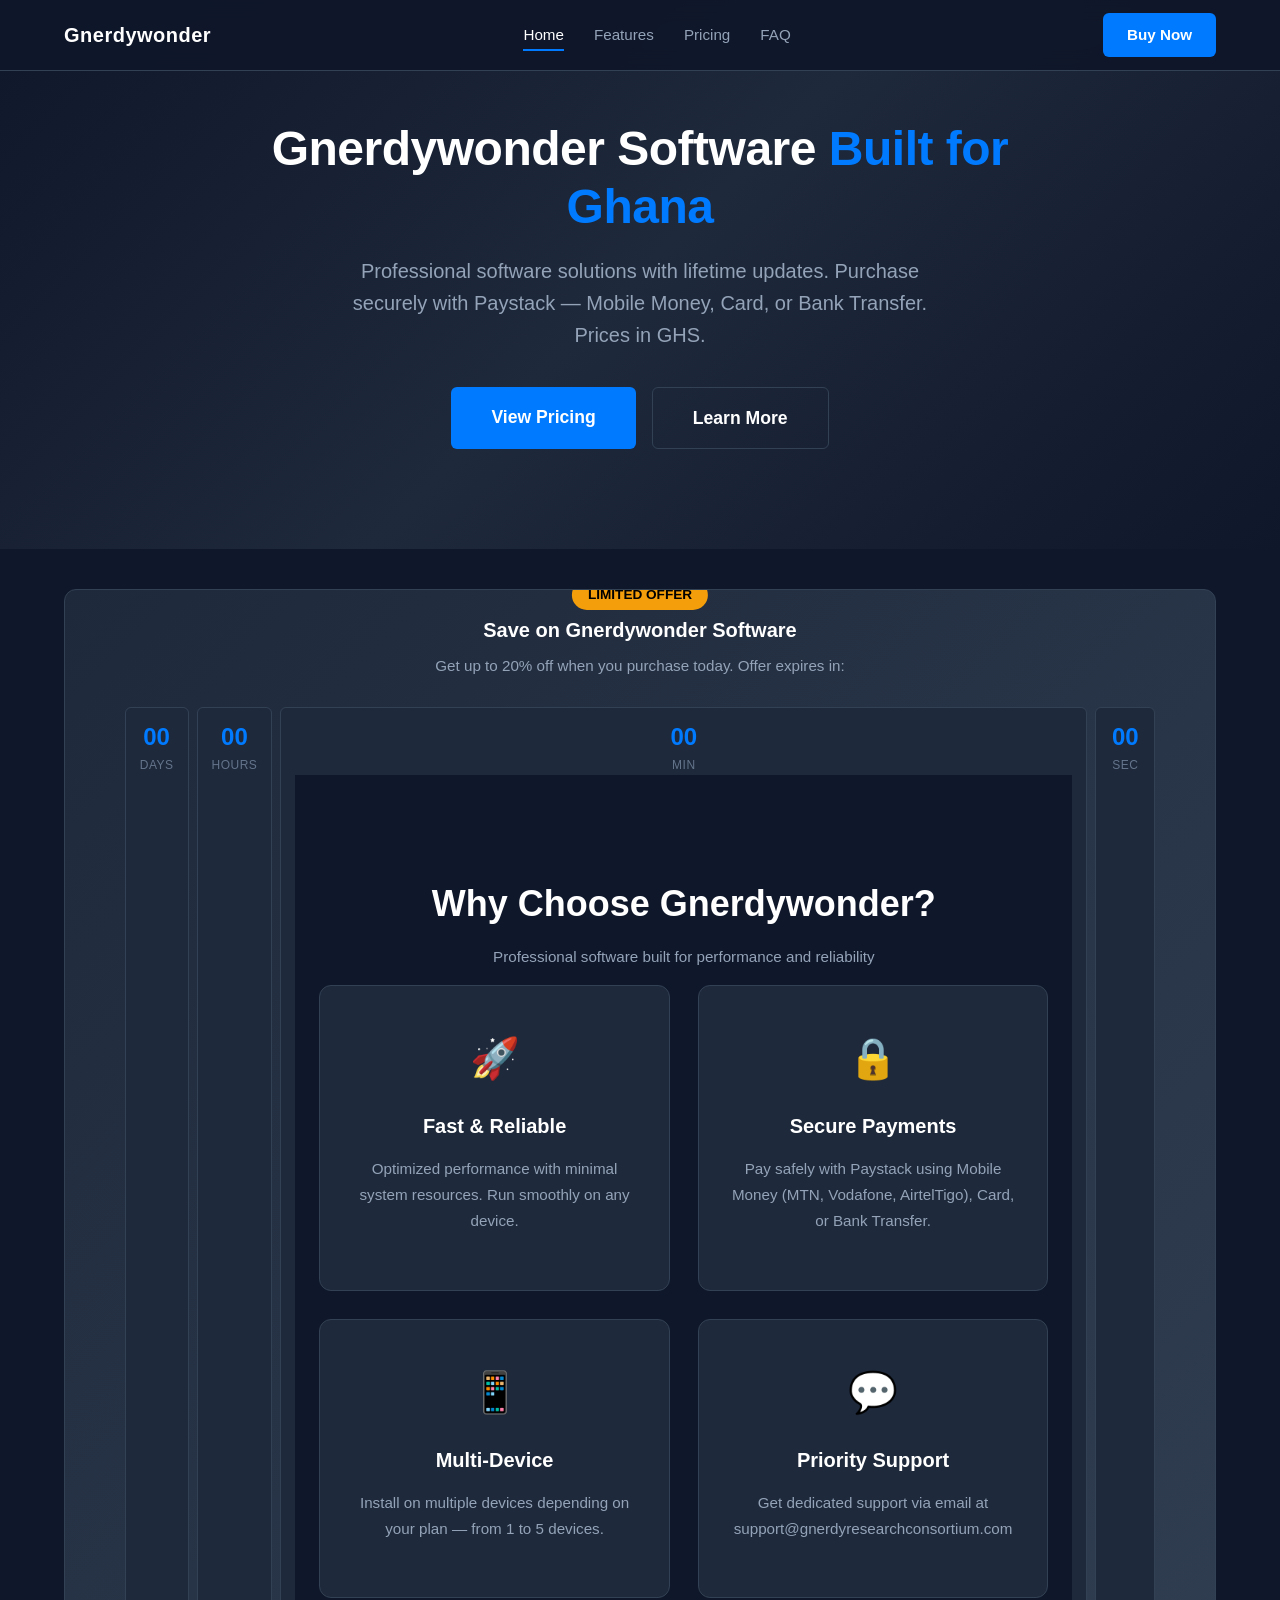
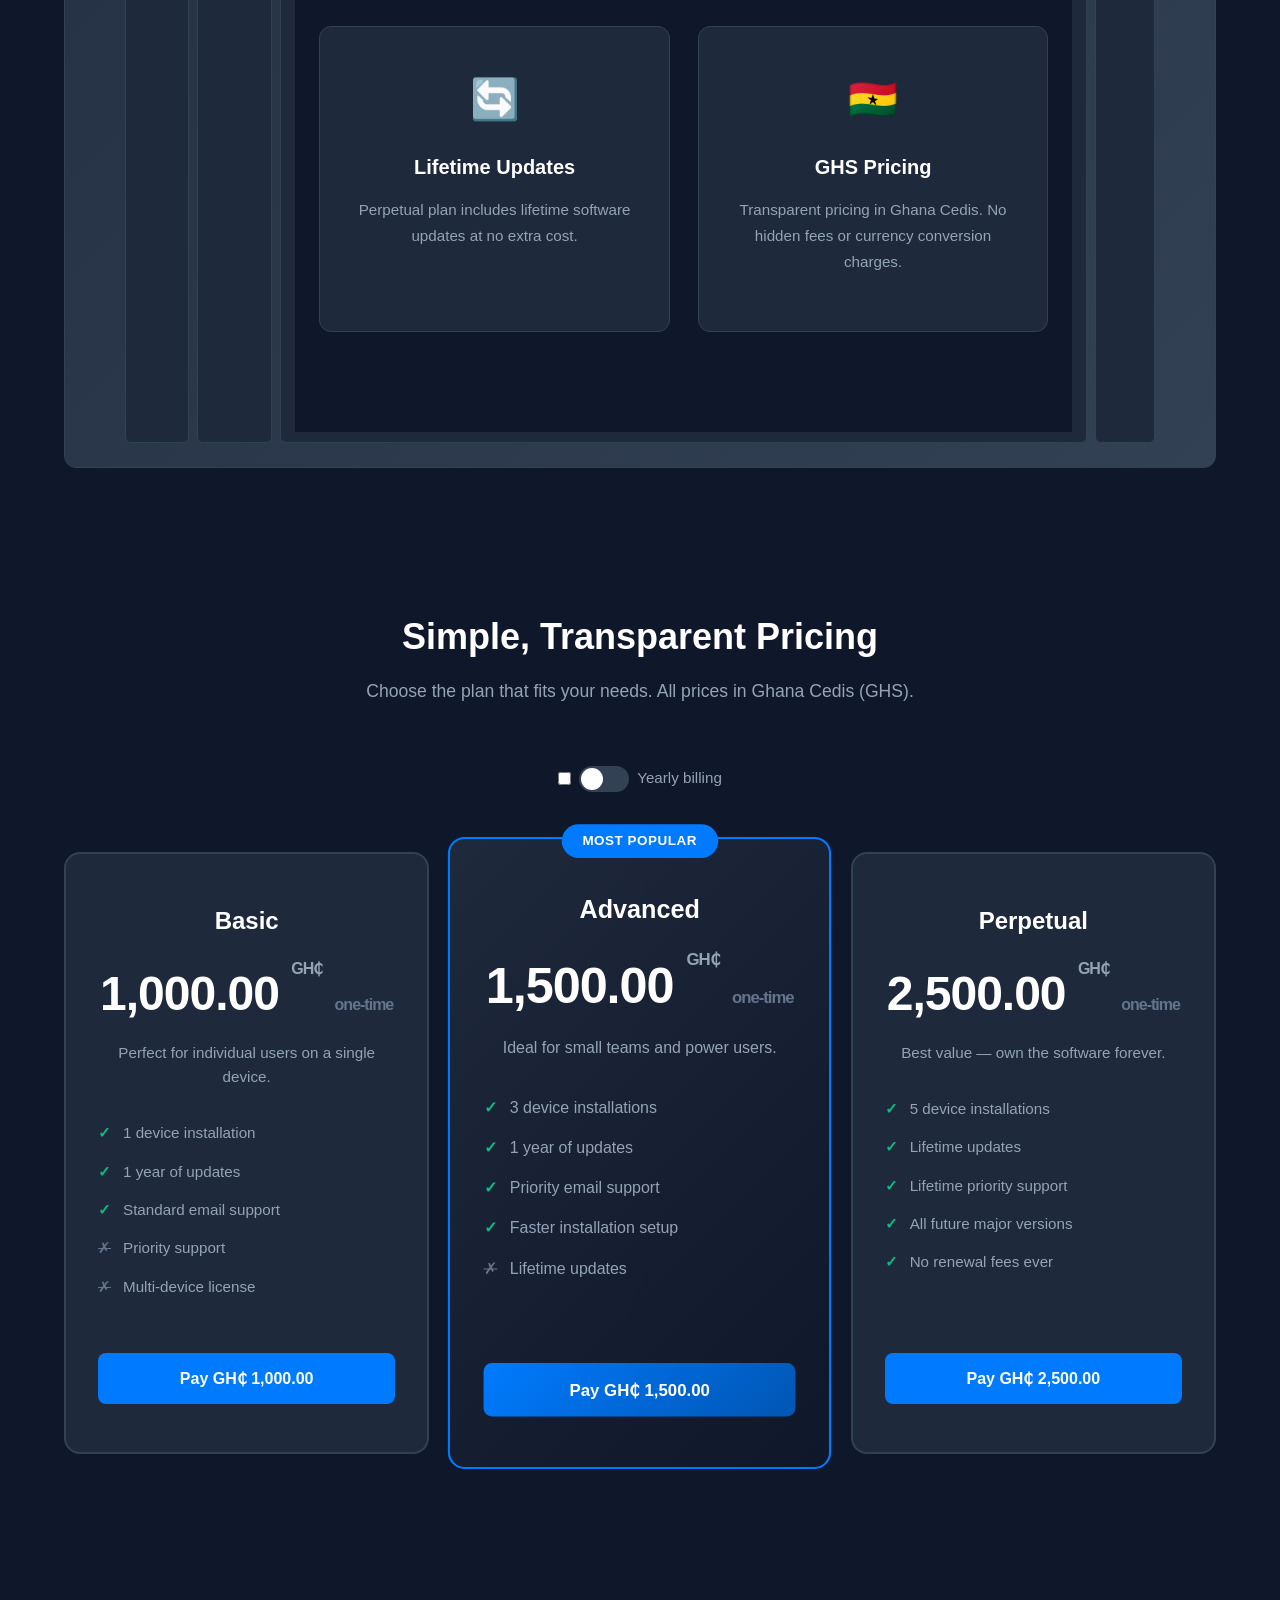
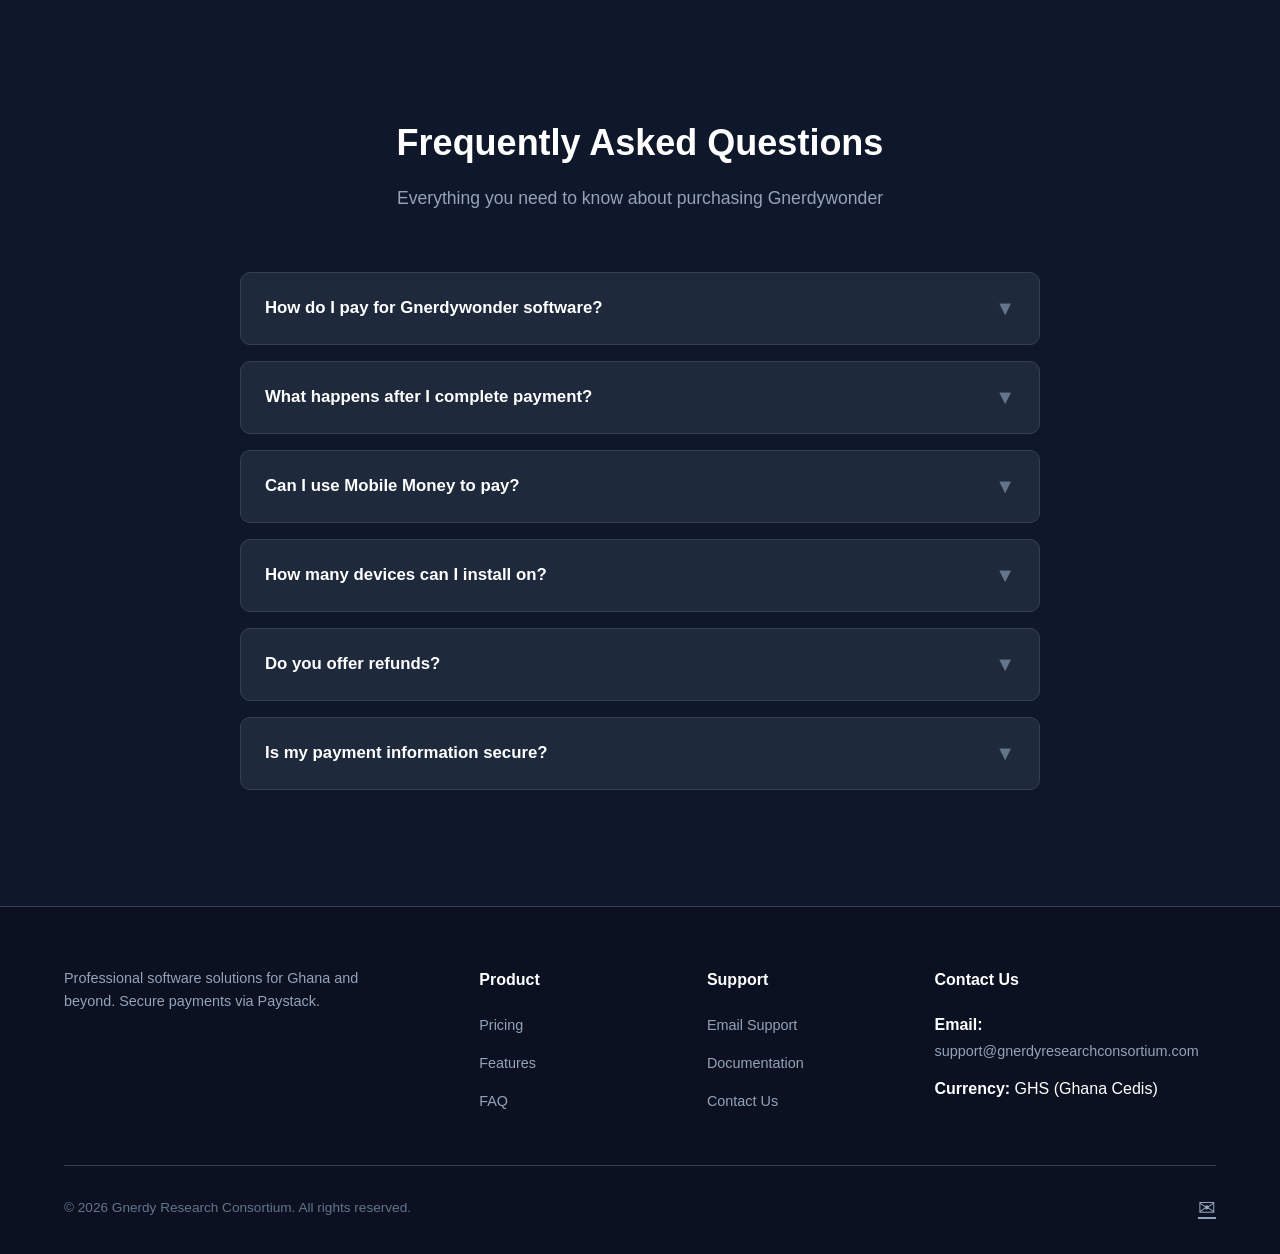
==== index.html @ 46f8be23 "Initial commit: Gnerdywonder software sales site with Paystack integration" ====
<!DOCTYPE html>
<html lang="en">
<head>
    <meta charset="utf-8">
    <meta name="viewport" content="width=device-width, initial-scale=1.0">
    <meta name="description" content="Gnerdywonder Software — Premium software solutions for Ghana. Buy now with Paystack. Mobile Money, Card, and Bank Transfer accepted.">
    <meta name="author" content="Gnerdy Research Consortium">
    <link rel="shortcut icon" href="images/logo.png">
    <title>Gnerdywonder — Buy Software Online (GHS)</title>
    <link rel="stylesheet" href="css/style.css">
</head>
<body>

    <!-- ===== NAVBAR ===== -->
    <nav class="navbar" id="navbar">
        <div class="container">
            <a class="navbar-brand" href="#">
                <img src="images/logo.png" alt="Gnerdywonder Logo" onerror="this.style.display='none'">
                <span>Gnerdywonder</span>
            </a>
            <button class="navbar-toggler" id="navbarToggler" aria-label="Toggle navigation">☰</button>
            <ul class="navbar-nav" id="navbarNav">
                <li><a href="#home" class="nav-link active">Home</a></li>
                <li><a href="#features" class="nav-link">Features</a></li>
                <li><a href="#pricing" class="nav-link">Pricing</a></li>
                <li><a href="#faq" class="nav-link">FAQ</a></li>
            </ul>
            <a href="#pricing" class="navbar-cta">Buy Now</a>
        </div>
    </nav>

    <!-- ===== HERO ===== -->
    <section class="hero" id="home">
        <div class="container">
            <div class="hero-content">
                <img src="images/logo.png" alt="Gnerdywonder Logo" class="hero-logo" onerror="this.style.display='none'">
                <h1>Gnerdywonder Software <span class="highlight">Built for Ghana</span></h1>
                <p>Professional software solutions with lifetime updates. Purchase securely with Paystack — Mobile Money, Card, or Bank Transfer. Prices in GHS.</p>
                <div class="hero-buttons">
                    <a href="#pricing" class="btn btn-primary btn-lg">View Pricing</a>
                    <a href="#features" class="btn btn-secondary btn-lg">Learn More</a>
                </div>
            </div>
        </div>
    </section>

    <!-- ===== DISCOUNT BANNER ===== -->
    <div class="container">
        <div class="discount-banner">
            <div class="discount-badge">Limited Offer</div>
            <div class="discount-content">
                <h3>Save on Gnerdywonder Software</h3>
                <p>Get up to 20% off when you purchase today. Offer expires in:</p>
                <div class="countdown">
                    <div class="countdown-item">
                        <span class="value days">00</span>
                        <span class="label">Days</span>
                    </div>
                    <div class="countdown-item">
                        <span class="value hours">00</span>
                        <span class="label">Hours</span>
                    </div>
                    <div class="countdown-item">
                        <span class="value minutes">00</span>
                        <span class="label">Min</span>
    <!-- ===== FEATURES ===== -->
    <section class="features-section" id="features">
        <div class="container">
            <h2 class="section-title">Why Choose Gnerdywonder?</h2>
            <p class="section-subtitle">Professional software built for performance and reliability</p>
            <div class="features-grid">
                <div class="feature-card">
                    <span class="feature-icon">🚀</span>
                    <h3>Fast & Reliable</h3>
                    <p>Optimized performance with minimal system resources. Run smoothly on any device.</p>
                </div>
                <div class="feature-card">
                    <span class="feature-icon">🔒</span>
                    <h3>Secure Payments</h3>
                    <p>Pay safely with Paystack using Mobile Money (MTN, Vodafone, AirtelTigo), Card, or Bank Transfer.</p>
                </div>
                <div class="feature-card">
                    <span class="feature-icon">📱</span>
                    <h3>Multi-Device</h3>
                    <p>Install on multiple devices depending on your plan — from 1 to 5 devices.</p>
                </div>
                <div class="feature-card">
                    <span class="feature-icon">💬</span>
                    <h3>Priority Support</h3>
                    <p>Get dedicated support via email at support@gnerdyresearchconsortium.com</p>
                </div>
                <div class="feature-card">
                    <span class="feature-icon">🔄</span>
                    <h3>Lifetime Updates</h3>
                    <p>Perpetual plan includes lifetime software updates at no extra cost.</p>
                </div>
                <div class="feature-card">
                    <span class="feature-icon">🇬🇭</span>
                    <h3>GHS Pricing</h3>
                    <p>Transparent pricing in Ghana Cedis. No hidden fees or currency conversion charges.</p>
                </div>
            </div>
        </div>
    </section>
                    </div>
                    <div class="countdown-item">
                        <span class="value seconds">00</span>
                        <span class="label">Sec</span>
                    </div>
                </div>
            </div>
        </div>
    </div>
    <!-- ===== PRICING ===== -->
    <section class="pricing-section" id="pricing">
        <div class="container">
            <div class="pricing-header">
                <h2 class="section-title">Simple, Transparent Pricing</h2>
                <p class="section-subtitle">Choose the plan that fits your needs. All prices in Ghana Cedis (GHS).</p>
                <div class="pricing-toggle">
                    <label>
                        <input type="checkbox" id="pricingToggle">
                        <span class="toggle-switch"><span class="toggle-slider"></span></span>
                        Yearly billing
                    </label>
                </div>
            </div>

            <div class="pricing-grid">
                <!-- Basic Plan -->
                <div class="pricing-card">
                    <div class="plan-name">Basic</div>
                    <div class="plan-price">
                        <span class="amount">1,000.00</span>
                        <span class="currency">GH₵</span>
                        <span class="period">one-time</span>
                    </div>
                    <div class="plan-description">Perfect for individual users on a single device.</div>
                    <ul class="plan-features">
                        <li><span class="check">✓</span> 1 device installation</li>
                        <li><span class="check">✓</span> 1 year of updates</li>
                        <li><span class="check">✓</span> Standard email support</li>
                        <li><span class="cross">✗</span> Priority support</li>
                        <li><span class="cross">✗</span> Multi-device license</li>
                    </ul>
                    <button class="btn-buy" onclick="window.location.href='buy.html?plan=basic'">Pay GH₵ 1,000.00</button>
                </div>

                <!-- Advanced Plan (Featured) -->
                <div class="pricing-card featured">
                    <div class="popular-badge">Most Popular</div>
                    <div class="plan-name">Advanced</div>
                    <div class="plan-price">
                        <span class="amount">1,500.00</span>
                        <span class="currency">GH₵</span>
                        <span class="period">one-time</span>
                    </div>
                    <div class="plan-description">Ideal for small teams and power users.</div>
                    <ul class="plan-features">
                        <li><span class="check">✓</span> 3 device installations</li>
                        <li><span class="check">✓</span> 1 year of updates</li>
                        <li><span class="check">✓</span> Priority email support</li>
                        <li><span class="check">✓</span> Faster installation setup</li>
                        <li><span class="cross">✗</span> Lifetime updates</li>
                    </ul>
                    <button class="btn-buy featured" onclick="window.location.href='buy.html?plan=advanced'">Pay GH₵ 1,500.00</button>
                </div>

                <!-- Perpetual Plan -->
                <div class="pricing-card">
                    <div class="plan-name">Perpetual</div>
                    <div class="plan-price">
                        <span class="amount">2,500.00</span>
                        <span class="currency">GH₵</span>
                        <span class="period">one-time</span>
                    </div>
                    <div class="plan-description">Best value — own the software forever.</div>
                    <ul class="plan-features">
                        <li><span class="check">✓</span> 5 device installations</li>
                        <li><span class="check">✓</span> Lifetime updates</li>
                        <li><span class="check">✓</span> Lifetime priority support</li>
                        <li><span class="check">✓</span> All future major versions</li>
                        <li><span class="check">✓</span> No renewal fees ever</li>
                    </ul>
                    <button class="btn-buy" onclick="window.location.href='buy.html?plan=perpetual'">Pay GH₵ 2,500.00</button>
                </div>
            </div>
        </div>
    </section>
    <!-- ===== FAQ ===== -->
    <section class="faq-section" id="faq">
        <div class="container">
            <h2 class="section-title">Frequently Asked Questions</h2>
            <p class="section-subtitle">Everything you need to know about purchasing Gnerdywonder</p>
            <div class="faq-grid">
                <div class="faq-item">
                    <button class="faq-question">
                        How do I pay for Gnerdywonder software?
                        <span class="faq-arrow">▼</span>
                    </button>
                    <div class="faq-answer">
                        You can pay securely with Paystack using Mobile Money (MTN Ghana, Vodafone Ghana, AirtelTigo Ghana), Debit/Credit Card, or Bank Transfer. All prices are in Ghana Cedis (GHS).
                    </div>
                </div>
                <div class="faq-item">
                    <button class="faq-question">
                        What happens after I complete payment?
                        <span class="faq-arrow">▼</span>
                    </button>
                    <div class="faq-answer">
                        Once your payment is confirmed, you'll be redirected to a download page where you can immediately download GnerdyWonderSetup.exe. A receipt will also be sent to your email address.
                    </div>
                </div>
                <div class="faq-item">
                    <button class="faq-question">
                        Can I use Mobile Money to pay?
                        <span class="faq-arrow">▼</span>
                    </button>
                    <div class="faq-answer">
                        Yes! Paystack supports Mobile Money payments in Ghana. Select "Mobile Money" during checkout, enter your phone number (MTN, Vodafone, or AirtelTigo), and authorize the payment via USSD on your phone.
                    </div>
                </div>
                <div class="faq-item">
                    <button class="faq-question">
                    How many devices can I install on?
                    <span class="faq-arrow">▼</span>
                    </button>
                    <div class="faq-answer">
                        Basic: 1 device. Advanced: 3 devices. Perpetual: 5 devices. Each plan includes the corresponding number of installations.
                    </div>
                </div>
                <div class="faq-item">
                    <button class="faq-question">
                        Do you offer refunds?
                        <span class="faq-arrow">▼</span>
                    </button>
                    <div class="faq-answer">
                        All sales are final due to the nature of downloadable software. Please review the features carefully before purchasing. Contact support@gnerdyresearchconsortium.com for any issues.
                    </div>
                </div>
                <div class="faq-item">
                    <button class="faq-question">
                        Is my payment information secure?
                        <span class="faq-arrow">▼</span>
                    </button>
                    <div class="faq-answer">
                        Yes. All payments are processed through Paystack, a PCI-DSS compliant payment gateway. Your card details are never stored on our servers.
                    </div>
                </div>
            </div>
        </div>
    </section>

    <!-- ===== FOOTER ===== -->
    <footer class="footer">
        <div class="container">
            <div class="footer-grid">
                <div class="footer-brand">
                    <img src="images/logo.png" alt="Gnerdywonder Logo" onerror="this.style.display='none'">
                    <p>Professional software solutions for Ghana and beyond. Secure payments via Paystack.</p>
                </div>
                <div>
                    <h5>Product</h5>
                    <ul>
                        <li><a href="#pricing">Pricing</a></li>
                        <li><a href="#features">Features</a></li>
                        <li><a href="#faq">FAQ</a></li>
                    </ul>
                </div>
                <div>
                    <h5>Support</h5>
                    <ul>
                        <li><a href="mailto:support@gnerdyresearchconsortium.com">Email Support</a></li>
                        <li><a href="#">Documentation</a></li>
                        <li><a href="#">Contact Us</a></li>
                    </ul>
                </div>
                <div class="footer-contact">
                    <h5>Contact Us</h5>
                    <ul>
                        <li><strong>Email:</strong> <a href="mailto:support@gnerdyresearchconsortium.com">support@gnerdyresearchconsortium.com</a></li>
                        <li><strong>Currency:</strong> GHS (Ghana Cedis)</li>
                    </ul>
                </div>
            </div>
            <div class="footer-bottom">
                <p>© 2026 Gnerdy Research Consortium. All rights reserved.</p>
                <div class="footer-social">
                    <a href="#" aria-label="Email">✉</a>
                </div>
            </div>
        </div>
    </footer>

    <script src="js/app.js"></script>
</body>
</html>
---- css/style.css ----
/* =========================================
   Gnerdywonder Software Sales Site
   Dark Theme | Filmora-inspired Layout
   ========================================= */

:root {
    --primary: #007bff;
    --primary-hover: #0056b3;
    --primary-light: #e7f1ff;
    --bg-dark: #0f172a;
    --bg-card: #1e293b;
    --bg-section: #0f172a;
    --text-primary: #ffffff;
    --text-secondary: #94a3b8;
    --text-muted: #64748b;
    --border-color: #334155;
    --success: #10b981;
    --warning: #f59e0b;
    --danger: #ef4444;
    --font-family: -apple-system, BlinkMacSystemFont, 'Segoe UI', Roboto, 'Helvetica Neue', Arial, sans-serif;
    --transition: all 0.3s ease;
}

* {
    margin: 0;
    padding: 0;
    box-sizing: border-box;
}

html {
    scroll-behavior: smooth;
}

body {
    font-family: var(--font-family);
    background-color: var(--bg-dark);
    color: var(--text-primary);
    line-height: 1.6;
    overflow-x: hidden;
}

.container {
    max-width: 1200px;
    margin: 0 auto;
    padding: 0 24px;
}

/* ===== NAVBAR ===== */
.navbar {
    position: fixed;
    top: 0;
    width: 100%;
    z-index: 1000;
    background: rgba(15, 23, 42, 0.95);
    border-bottom: 1px solid var(--border-color);
    backdrop-filter: blur(10px);
    transition: var(--transition);
}

.navbar .container {
    display: flex;
    justify-content: space-between;
    align-items: center;
    height: 70px;
}

.navbar-brand {
    display: flex;
    align-items: center;
    text-decoration: none;
    gap: 12px;
}

.navbar-brand img {
    height: 36px;
    width: auto;
}

.navbar-brand span {
    font-size: 1.25rem;
    font-weight: 700;
    color: var(--text-primary);
    letter-spacing: 0.5px;
}

.navbar-nav {
    display: flex;
    list-style: none;
    gap: 30px;
    align-items: center;
}

.nav-link {
    color: var(--text-secondary);
    text-decoration: none;
    font-size: 0.95rem;
    font-weight: 500;
    transition: var(--transition);
    padding: 8px 0;
    position: relative;
}

.nav-link:hover,
.nav-link.active {
    color: var(--text-primary);
}

.nav-link.active::after {
    content: '';
    position: absolute;
    bottom: 0;
    left: 0;
    width: 100%;
    height: 2px;
    background: var(--primary);
}

.navbar-cta {
    background: var(--primary);
    color: #fff;
    padding: 10px 24px;
    border-radius: 6px;
    text-decoration: none;
    font-weight: 600;
    font-size: 0.95rem;
    transition: var(--transition);
    display: inline-block;
}

.navbar-cta:hover {
    background: var(--primary-hover);
    color: #fff;
}

.navbar-toggler {
    display: none;
    background: none;
    border: 1px solid var(--border-color);
    color: var(--text-primary);
    padding: 8px 12px;
    border-radius: 4px;
    cursor: pointer;
    font-size: 1.25rem;
}

/* ===== HERO SECTION ===== */
.hero {
    padding: 120px 0 100px;
    text-align: center;
    background: linear-gradient(135deg, #0f172a 0%, #1e293b 50%, #0f172a 100%);
    position: relative;
    overflow: hidden;
}

.hero-content {
    position: relative;
    z-index: 1;
    max-width: 800px;
    margin: 0 auto;
}

.hero-logo {
    height: 80px;
    margin-bottom: 24px;
    animation: float 4s ease-in-out infinite;
}

@keyframes float {
    0%, 100% { transform: translateY(0); }
    50% { transform: translateY(-10px); }
}

.hero h1 {
    font-size: 3rem;
    font-weight: 800;
    margin-bottom: 20px;
    line-height: 1.2;
    letter-spacing: -0.5px;
}

.hero h1 .highlight {
    color: var(--primary);
}

.hero p {
    font-size: 1.25rem;
    color: var(--text-secondary);
    margin-bottom: 36px;
    max-width: 600px;
    margin-left: auto;
    margin-right: auto;
}

.hero-buttons {
    display: flex;
    gap: 16px;
    justify-content: center;
    flex-wrap: wrap;
}

.btn {
    padding: 14px 32px;
    border-radius: 6px;
    font-weight: 600;
    font-size: 1rem;
    text-decoration: none;
    display: inline-block;
    transition: var(--transition);
    text-align: center;
    cursor: pointer;
    border: none;
}

.btn-primary {
    background: var(--primary);
    color: #fff;
}

.btn-primary:hover {
    background: var(--primary-hover);
    color: #fff;
    transform: translateY(-2px);
    box-shadow: 0 8px 24px rgba(0, 123, 255, 0.3);
}

.btn-secondary {
    background: transparent;
    color: var(--text-primary);
    border: 1px solid var(--border-color);
}

.btn-secondary:hover {
    border-color: var(--primary);
    color: var(--primary);
}

.btn-lg {
    padding: 16px 40px;
    font-size: 1.1rem;
}

/* ===== DISCOUNT BANNER ===== */
.discount-banner {
    background: linear-gradient(135deg, #1e293b 0%, #334155 100%);
    border: 1px solid var(--border-color);
    border-radius: 12px;
    padding: 24px;
    margin: 40px 0;
    text-align: center;
    position: relative;
    overflow: hidden;
}

.discount-badge {
    position: absolute;
    top: -10px;
    left: 50%;
    transform: translateX(-50%);
    background: var(--warning);
    color: #000;
    padding: 4px 16px;
    border-radius: 20px;
    font-size: 0.85rem;
    font-weight: 700;
    text-transform: uppercase;
}

.discount-content {
    position: relative;
    z-index: 1;
}

.discount-content h3 {
    color: var(--text-primary);
    font-size: 1.25rem;
    margin-bottom: 8px;
}

.discount-content p {
    color: var(--text-secondary);
    font-size: 0.95rem;
    margin-bottom: 16px;
}

.countdown {
    display: inline-flex;
    gap: 8px;
    margin-top: 12px;
}

.countdown-item {
    background: var(--bg-card);
    border: 1px solid var(--border-color);
    border-radius: 6px;
    padding: 10px 14px;
    min-width: 60px;
    text-align: center;
}

.countdown-item .value {
    display: block;
    font-size: 1.5rem;
    font-weight: 700;
    color: var(--primary);
    font-variant-numeric: tabular-nums;
}

.countdown-item .label {
    display: block;
    font-size: 0.75rem;
    color: var(--text-muted);
    text-transform: uppercase;
    letter-spacing: 0.5px;
}
/* ===== FEATURES SECTION ===== */
.features-section {
    padding: 100px 0;
    background: var(--bg-section);
}

.section-title {
    font-size: 2.25rem;
    font-weight: 700;
    text-align: center;
    margin-bottom: 12px;
    color: var(--text-primary);
}

.section-subtitle {
    text-align: center;
    color: var(--text-secondary);
    font-size: 1.1rem;
    margin-bottom: 60px;
}

.features-grid {
    display: grid;
    grid-template-columns: repeat(auto-fit, minmax(300px, 1fr));
    gap: 28px;
}

.feature-card {
    background: var(--bg-card);
    border: 1px solid var(--border-color);
    border-radius: 12px;
    padding: 40px 32px;
    transition: var(--transition);
}

.feature-card:hover {
    border-color: var(--primary);
    transform: translateY(-4px);
}

.feature-icon {
    font-size: 2.5rem;
    margin-bottom: 20px;
    display: inline-block;
}

.feature-card h3 {
    font-size: 1.25rem;
    font-weight: 600;
    margin-bottom: 14px;
    color: var(--text-primary);
}

.feature-card p {
    color: var(--text-secondary);
    font-size: 0.95rem;
    line-height: 1.7;
}

/* ===== PRICING SECTION ===== */
.pricing-section {
    padding: 100px 0;
    background: var(--bg-dark);
}

.pricing-header {
    text-align: center;
    margin-bottom: 60px;
}

.pricing-toggle {
    display: flex;
    align-items: center;
    justify-content: center;
    gap: 16px;
    margin-top: 24px;
}

.pricing-toggle label {
    display: flex;
    align-items: center;
    gap: 8px;
    color: var(--text-secondary);
    cursor: pointer;
    font-size: 0.95rem;
}

.toggle-switch {
    position: relative;
    width: 50px;
    height: 26px;
    background: var(--border-color);
    border-radius: 13px;
    transition: var(--transition);
}

.toggle-switch input {
    opacity: 0;
    width: 0;
    height: 0;
}

.toggle-slider {
    position: absolute;
    top: 2px;
    left: 2px;
    width: 22px;
    height: 22px;
    background: #fff;
    border-radius: 50%;
    transition: var(--transition);
}

.toggle-switch input:checked + .toggle-slider {
    transform: translateX(24px);
}

.pricing-grid {
    display: grid;
    grid-template-columns: repeat(auto-fit, minmax(320px, 1fr));
    gap: 28px;
    margin-bottom: 60px;
}

.pricing-card {
    background: var(--bg-card);
    border: 2px solid var(--border-color);
    border-radius: 16px;
    padding: 48px 32px;
    text-align: center;
    position: relative;
    transition: var(--transition);
    display: flex;
    flex-direction: column;
}

.pricing-card:hover {
    border-color: var(--primary);
    transform: translateY(-8px);
    box-shadow: 0 20px 40px rgba(0, 0, 0, 0.3);
}

.pricing-card.featured {
    border-color: var(--primary);
    background: linear-gradient(135deg, #1e293b 0%, #0f172a 100%);
    transform: scale(1.05);
    z-index: 2;
}

.pricing-card.featured:hover {
    transform: scale(1.05);
}

.popular-badge {
    position: absolute;
    top: -14px;
    left: 50%;
    transform: translateX(-50%);
    background: var(--primary);
    color: #fff;
    padding: 6px 20px;
    border-radius: 20px;
    font-size: 0.8rem;
    font-weight: 700;
    text-transform: uppercase;
    letter-spacing: 0.5px;
}

.plan-name {
    font-size: 1.5rem;
    font-weight: 700;
    margin-bottom: 16px;
    color: var(--text-primary);
}

.plan-price {
    font-size: 3rem;
    font-weight: 800;
    color: var(--text-primary);
    margin-bottom: 8px;
    letter-spacing: -1px;
}

.plan-price .currency {
    font-size: 1rem;
    vertical-align: top;
    margin-top: 8px;
    color: var(--text-secondary);
}

.plan-price .period {
    font-size: 1rem;
    color: var(--text-muted);
    margin-top: 4px;
}

.plan-description {
    color: var(--text-secondary);
    font-size: 0.95rem;
    margin-bottom: 32px;
    line-height: 1.6;
}

.plan-features {
    list-style: none;
    margin-bottom: 40px;
    text-align: left;
    flex: 1;
}

.plan-features li {
    display: flex;
    align-items: center;
    gap: 12px;
    margin-bottom: 14px;
    color: var(--text-secondary);
    font-size: 0.95rem;
}

.plan-features li .check {
    color: var(--success);
    font-weight: 700;
}

.plan-features li .cross {
    color: var(--text-muted);
    text-decoration: line-through;
}

.btn-buy {
    width: 100%;
    padding: 16px;
    background: var(--primary);
    color: #fff;
    border: none;
    border-radius: 8px;
    font-size: 1rem;
    font-weight: 600;
    cursor: pointer;
    transition: var(--transition);
}

.btn-buy:hover {
    background: var(--primary-hover);
    transform: translateY(-2px);
}

.btn-buy:active {
    transform: translateY(0);
}

.btn-buy.featured {
    background: linear-gradient(135deg, var(--primary) 0%, #0056b3 100%);
}
/* ===== FAQ SECTION ===== */
.faq-section {
    padding: 100px 0;
    background: var(--bg-section);
}

.faq-grid {
    max-width: 800px;
    margin: 0 auto;
}

.faq-item {
    background: var(--bg-card);
    border: 1px solid var(--border-color);
    border-radius: 10px;
    margin-bottom: 16px;
    overflow: hidden;
    transition: var(--transition);
}

.faq-item:hover {
    border-color: var(--primary);
}

.faq-question {
    width: 100%;
    padding: 24px;
    background: transparent;
    border: none;
    color: var(--text-primary);
    font-size: 1.05rem;
    font-weight: 600;
    text-align: left;
    cursor: pointer;
    display: flex;
    justify-content: space-between;
    align-items: center;
    transition: var(--transition);
}

.faq-question:hover {
    background: rgba(0, 123, 255, 0.05);
}

.faq-arrow {
    color: var(--text-muted);
    font-size: 1.25rem;
    transition: var(--transition);
}

.faq-item.active .faq-arrow {
    transform: rotate(180deg);
}

.faq-answer {
    padding: 0 24px 24px;
    color: var(--text-secondary);
    font-size: 0.95rem;
    line-height: 1.7;
    display: none;
    border-top: 1px solid var(--border-color);
}

.faq-item.active .faq-answer {
    display: block;
}
/* ===== BUY PAGE STYLES ===== */
.buy-header {
    background: linear-gradient(135deg, #1e293b 0%, #0f172a 100%);
    padding: 60px 0;
    text-align: center;
}

.buy-badge {
    display: inline-flex;
    align-items: center;
    gap: 8px;
    background: rgba(16, 185, 129, 0.15);
    color: var(--success);
    padding: 8px 16px;
    border-radius: 20px;
    font-size: 0.9rem;
    font-weight: 600;
    margin-bottom: 16px;
    border: 1px solid rgba(16, 185, 129, 0.3);
}

.buy-title {
    font-size: 2.25rem;
    font-weight: 700;
    margin-bottom: 12px;
    color: var(--text-primary);
}

.buy-subtitle {
    color: var(--text-secondary);
    font-size: 1.1rem;
    max-width: 600px;
    margin: 0 auto;
}

.buy-content {
    padding: 60px 0;
}

.buy-layout {
    display: grid;
    grid-template-columns: 1fr 400px;
    gap: 48px;
    align-items: start;
}

.plan-summary {
    background: var(--bg-card);
    border: 1px solid var(--border-color);
    border-radius: 12px;
    padding: 32px;
    margin-bottom: 28px;
}

.plan-header-row {
    display: flex;
    justify-content: space-between;
    align-items: baseline;
    margin-bottom: 20px;
    padding-bottom: 20px;
    border-bottom: 1px solid var(--border-color);
}

.plan-summary h3 {
    font-size: 1.5rem;
    font-weight: 700;
    color: var(--text-primary);
}

.plan-summary-price {
    font-size: 2rem;
    font-weight: 800;
    color: var(--primary);
}

.plan-summary ul {
    list-style: none;
}

.plan-summary li {
    display: flex;
    align-items: center;
    gap: 10px;
    margin-bottom: 12px;
    color: var(--text-secondary);
    font-size: 0.95rem;
}

.plan-summary li .check {
    color: var(--success);
}

.payment-card {
    background: var(--bg-card);
    border: 1px solid var(--border-color);
    border-radius: 12px;
    padding: 32px;
    position: sticky;
    top: 100px;
}

.payment-card h3 {
    font-size: 1.25rem;
    font-weight: 700;
    margin-bottom: 24px;
    color: var(--text-primary);
}

.form-group {
    margin-bottom: 20px;
}

.form-group label {
    display: block;
    margin-bottom: 8px;
    color: var(--text-secondary);
    font-size: 0.95rem;
    font-weight: 500;
}

.form-group input {
    width: 100%;
    padding: 12px 16px;
    background: var(--bg-dark);
    border: 1px solid var(--border-color);
    border-radius: 6px;
    color: var(--text-primary);
    font-size: 1rem;
    transition: var(--transition);
}

.form-group input:focus {
    outline: none;
    border-color: var(--primary);
    box-shadow: 0 0 0 3px rgba(0, 123, 255, 0.1);
}

.form-group input::placeholder {
    color: var(--text-muted);
}

.payment-methods {
    margin-bottom: 28px;
}

.payment-methods h4 {
    font-size: 1rem;
    font-weight: 600;
    color: var(--text-primary);
    margin-bottom: 16px;
}

.method-option {
    display: flex;
    align-items: center;
    gap: 12px;
    padding: 12px 16px;
    background: var(--bg-dark);
    border: 1px solid var(--border-color);
    border-radius: 8px;
    margin-bottom: 12px;
    cursor: pointer;
    transition: var(--transition);
}

.method-option input[type="radio"] {
    accent-color: var(--primary);
    width: 18px;
    height: 18px;
}

.method-option label {
    margin: 0;
    cursor: pointer;
    font-size: 0.95rem;
    color: var(--text-secondary);
    flex: 1;
}

.method-option:hover {
    border-color: var(--primary);
    background: rgba(0, 123, 255, 0.05);
}

.method-option.selected {
    border-color: var(--primary);
    background: rgba(0, 123, 255, 0.1);
}

.btn-pay {
    width: 100%;
    padding: 16px;
    background: var(--success);
    color: #fff;
    border: none;
    border-radius: 8px;
    font-size: 1.1rem;
    font-weight: 700;
    cursor: pointer;
    transition: var(--transition);
    display: flex;
    align-items: center;
    justify-content: center;
    gap: 10px;
}

.btn-pay:hover:not(:disabled) {
    background: #059669;
    transform: translateY(-2px);
}

.btn-pay:active:not(:disabled) {
    transform: translateY(0);
}

.btn-pay:disabled {
    opacity: 0.7;
    cursor: not-allowed;
}

.btn-pay.loading {
    pointer-events: none;
    opacity: 0.85;
}

.spinner {
    width: 18px;
    height: 18px;
    border: 2px solid rgba(255, 255, 255, 0.3);
    border-top-color: #fff;
    border-radius: 50%;
    animation: spin 0.8s linear infinite;
}

@keyframes spin {
    to { transform: rotate(360deg); }
}

.security-info {
    margin-top: 28px;
    padding-top: 24px;
    border-top: 1px solid var(--border-color);
}

.security-row {
    display: flex;
    align-items: center;
    gap: 10px;
    margin-bottom: 10px;
    font-size: 0.85rem;
    color: var(--text-muted);
}

.security-icon {
    font-size: 1.1rem;
}

.note-box {
    background: rgba(59, 130, 246, 0.1);
    border: 1px solid rgba(59, 130, 246, 0.2);
    border-radius: 8px;
    padding: 16px;
    margin-top: 24px;
    font-size: 0.85rem;
    color: var(--text-secondary);
}

.note-box .note-icon {
    color: var(--primary);
    font-weight: 700;
    margin-right: 8px;
}
/* ===== SUCCESS / CANCEL PAGE ===== */
.result-page {
    padding: 100px 0;
    text-align: center;
}

.result-icon {
    font-size: 4rem;
    margin-bottom: 24px;
    display: inline-block;
}

.result-title {
    font-size: 2.5rem;
    font-weight: 700;
    margin-bottom: 16px;
    color: var(--text-primary);
}

.result-message {
    color: var(--text-secondary);
    font-size: 1.1rem;
    margin-bottom: 40px;
    max-width: 600px;
    margin-left: auto;
    margin-right: auto;
}

.result-details {
    background: var(--bg-card);
    border: 1px solid var(--border-color);
    border-radius: 12px;
    padding: 32px;
    max-width: 500px;
    margin: 0 auto 48px;
    text-align: left;
}

.detail-row {
    display: flex;
    justify-content: space-between;
    margin-bottom: 14px;
    padding-bottom: 14px;
    border-bottom: 1px solid var(--border-color);
}

.detail-row:last-child {
    border-bottom: none;
    margin-bottom: 0;
    padding-bottom: 0;
}

.detail-label {
    color: var(--text-muted);
    font-size: 0.9rem;
}

.detail-value {
    color: var(--text-primary);
    font-weight: 600;
    font-family: 'Courier New', monospace;
    font-size: 0.9rem;
}

.download-section {
    margin-top: 40px;
}

.btn-download {
    padding: 18px 48px;
    background: var(--primary);
    color: #fff;
    border: none;
    border-radius: 8px;
    font-size: 1.1rem;
    font-weight: 700;
    text-decoration: none;
    display: inline-block;
    transition: var(--transition);
    margin-bottom: 16px;
}

.btn-download:hover {
    background: var(--primary-hover);
    transform: translateY(-2px);
    box-shadow: 0 8px 24px rgba(0, 123, 255, 0.3);
}

.btn-outline {
    padding: 16px 40px;
    background: transparent;
    color: var(--text-primary);
    border: 1px solid var(--border-color);
    border-radius: 8px;
    font-size: 1rem;
    font-weight: 600;
    text-decoration: none;
    display: inline-block;
    transition: var(--transition);
}

.btn-outline:hover {
    border-color: var(--primary);
    color: var(--primary);
}

.file-info {
    margin-top: 16px;
    font-size: 0.85rem;
    color: var(--text-muted);
}

/* ===== FOOTER ===== */
.footer {
    padding: 60px 0 30px;
    background: #0b1120;
    border-top: 1px solid var(--border-color);
}

.footer-grid {
    display: grid;
    grid-template-columns: 2fr 1fr 1fr 1.5fr;
    gap: 40px;
    margin-bottom: 40px;
}

.footer-brand img {
    height: 30px;
    margin-bottom: 16px;
}

.footer-brand p {
    color: var(--text-secondary);
    font-size: 0.9rem;
    max-width: 300px;
    line-height: 1.6;
}

.footer h5 {
    font-size: 1rem;
    font-weight: 600;
    margin-bottom: 20px;
    color: var(--text-primary);
}

.footer ul {
    list-style: none;
}

.footer ul li {
    margin-bottom: 12px;
}

.footer ul li a {
    color: var(--text-secondary);
    text-decoration: none;
    font-size: 0.9rem;
    transition: var(--transition);
}

.footer ul li a:hover {
    color: var(--primary);
}

.footer-contact strong {
    color: var(--text-primary);
}

.footer-contact a {
    color: var(--primary);
    text-decoration: none;
}

.footer-bottom {
    border-top: 1px solid var(--border-color);
    padding-top: 25px;
    display: flex;
    justify-content: space-between;
    align-items: center;
    flex-wrap: wrap;
    gap: 15px;
}

.footer-bottom p {
    color: var(--text-muted);
    font-size: 0.85rem;
}

.footer-social {
    display: flex;
    gap: 15px;
}

.footer-social a {
    color: var(--text-secondary);
    font-size: 1.3rem;
    transition: var(--transition);
}

.footer-social a:hover {
    color: var(--primary);
}

/* ===== RESPONSIVE ===== */
@media (max-width: 768px) {
    .navbar-toggler {
        display: block;
    }

    .navbar-nav {
        display: none;
        position: absolute;
        top: 70px;
        left: 0;
        width: 100%;
        background: rgba(15, 23, 42, 0.98);
        flex-direction: column;
        padding: 20px;
        gap: 10px;
        border-bottom: 1px solid var(--border-color);
    }

    .navbar-nav.show {
        display: flex;
    }

    .navbar-cta {
        margin-top: 12px;
        width: 100%;
        text-align: center;
    }

    .hero h1 {
        font-size: 2rem;
    }

    .hero p {
        font-size: 1rem;
    }

    .hero-buttons {
        flex-direction: column;
        align-items: stretch;
    }

    .btn-lg {
        padding: 16px 30px;
        font-size: 1rem;
    }

    .features-grid {
        grid-template-columns: 1fr;
    }

    .pricing-grid {
        grid-template-columns: 1fr;
    }

    .pricing-card.featured {
        transform: none;
    }

    .pricing-card.featured:hover {
        transform: none;
    }

    .footer-grid {
        grid-template-columns: 1fr;
        gap: 30px;
    }

    .footer-bottom {
        flex-direction: column;
        text-align: center;
    }

    .buy-layout {
        grid-template-columns: 1fr;
    }

    .payment-card {
        position: static;
        top: auto;
    }

    .buy-title {
        font-size: 1.75rem;
    }

    .result-title {
        font-size: 1.75rem;
    }

    .countdown-item {
        min-width: 50px;
        padding: 8px 10px;
    }

    .countdown-item .value {
        font-size: 1.25rem;
    }
}

@media (min-width: 769px) and (max-width: 1024px) {
    .pricing-grid {
        grid-template-columns: repeat(2, 1fr);
    }

    .features-grid {
        grid-template-columns: repeat(2, 1fr);
    }

    .buy-layout {
        grid-template-columns: 1fr;
    }
}
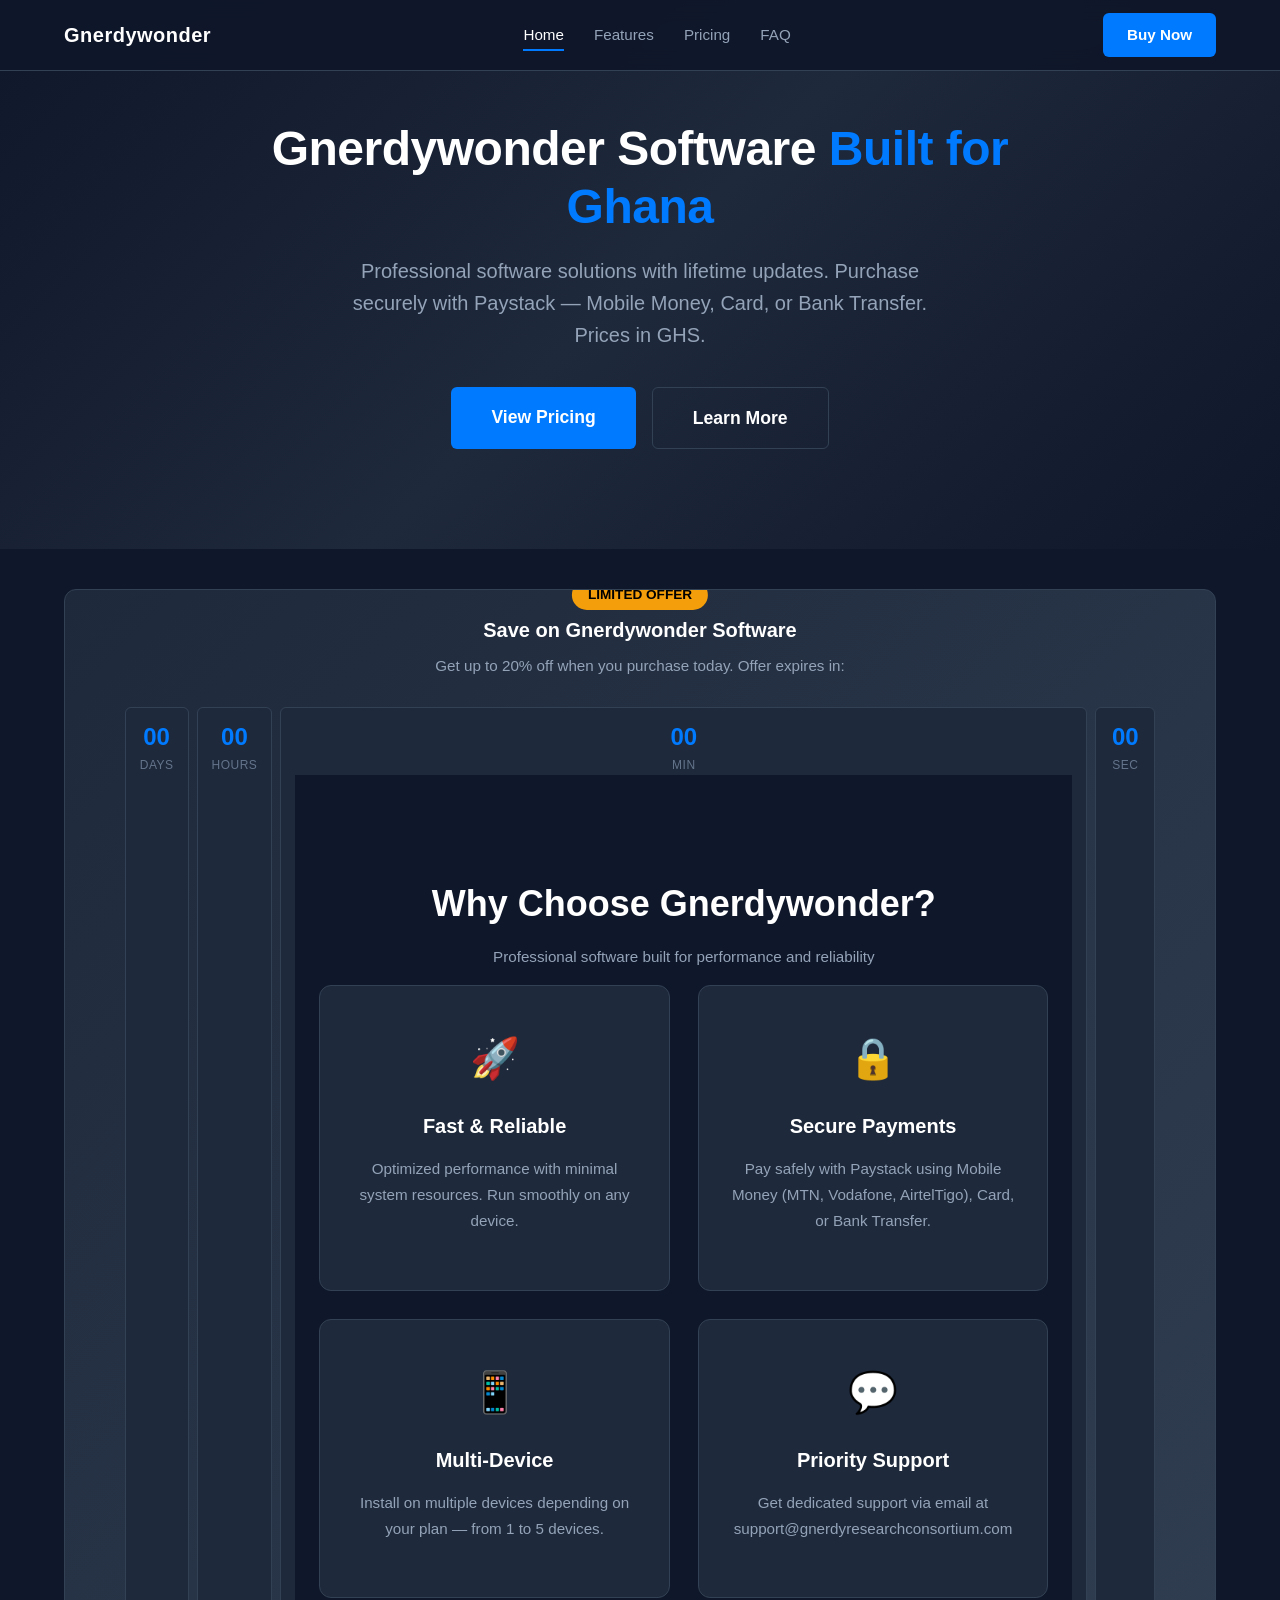
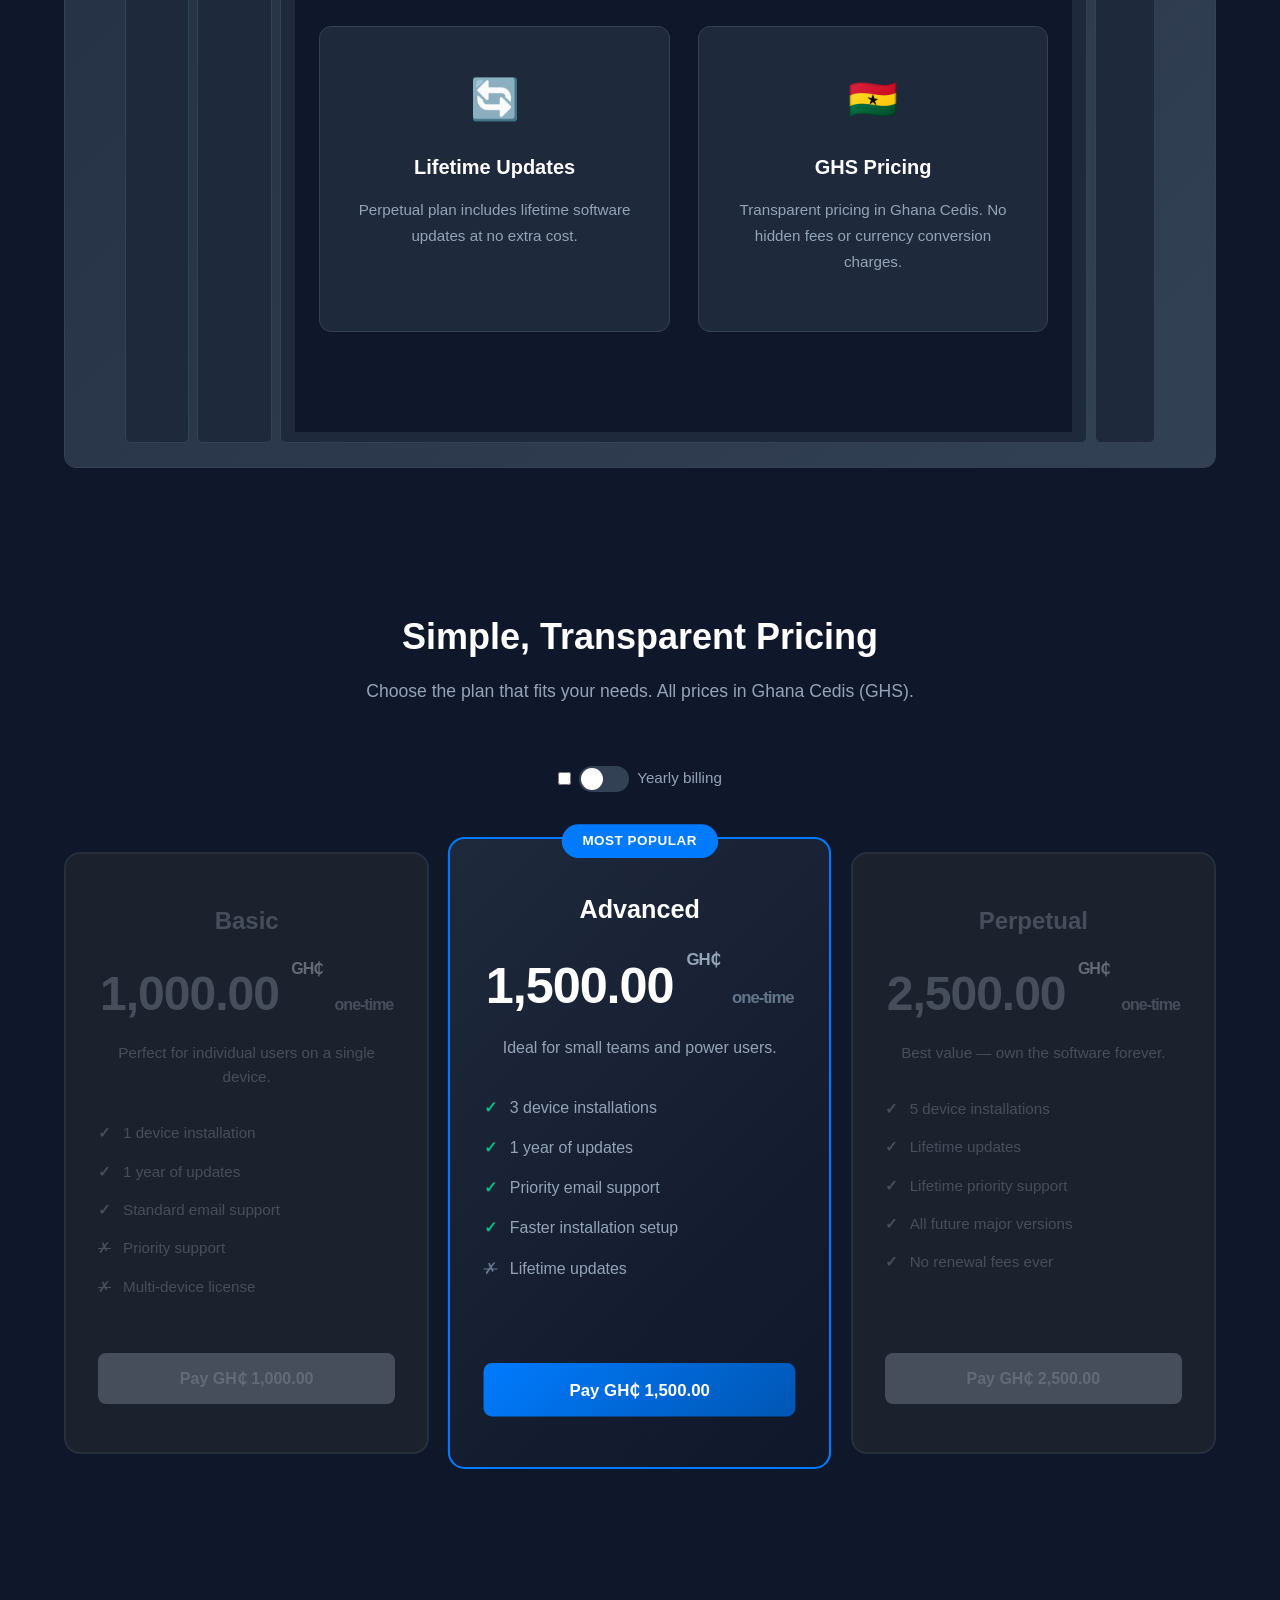
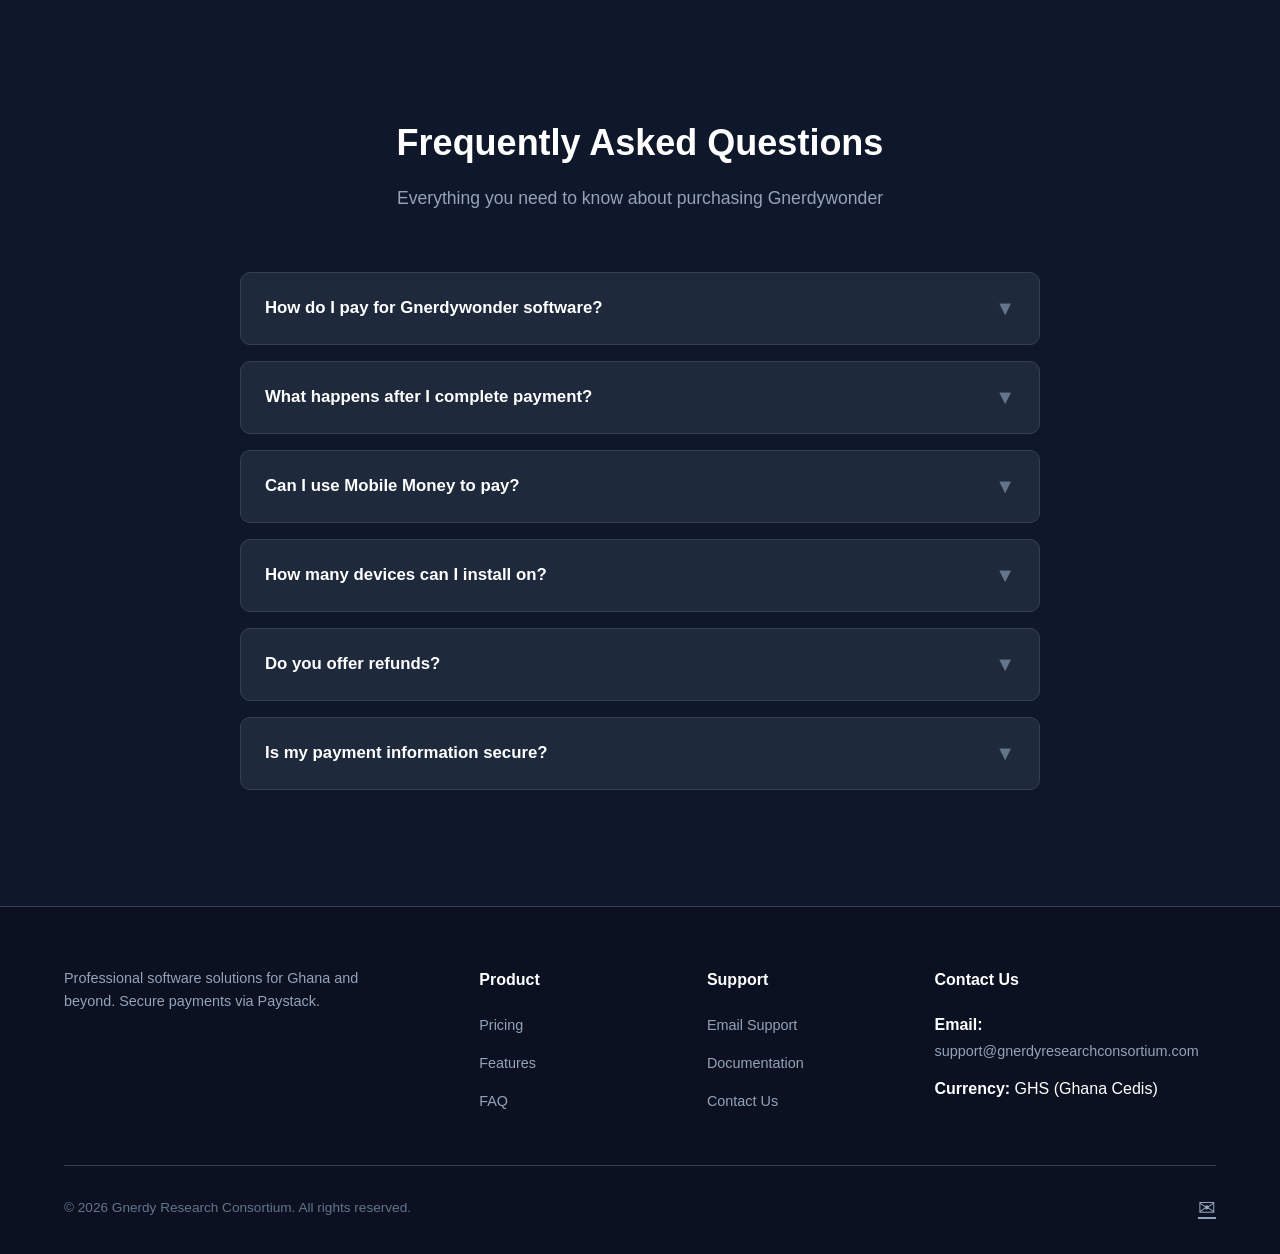
==== commit f641f185: "Add site assets, styles, scripts, and .gitignore - Add logo.bmp, logo.ico, pre_exec_expired.bat - Up" ====
--- a/index.html
+++ b/index.html
@@ -127,8 +127,8 @@
             </div>
 
             <div class="pricing-grid">
-                <!-- Basic Plan -->
-                <div class="pricing-card">
+                <!-- Basic Plan (Disabled) -->
+                <div class="pricing-card disabled">
                     <div class="plan-name">Basic</div>
                     <div class="plan-price">
                         <span class="amount">1,000.00</span>
@@ -143,7 +143,7 @@
                         <li><span class="cross">✗</span> Priority support</li>
                         <li><span class="cross">✗</span> Multi-device license</li>
                     </ul>
-                    <button class="btn-buy" onclick="window.location.href='buy.html?plan=basic'">Pay GH₵ 1,000.00</button>
+                    <button class="btn-buy disabled" disabled>Pay GH₵ 1,000.00</button>
                 </div>
 
                 <!-- Advanced Plan (Featured) -->
@@ -166,8 +166,8 @@
                     <button class="btn-buy featured" onclick="window.location.href='buy.html?plan=advanced'">Pay GH₵ 1,500.00</button>
                 </div>
 
-                <!-- Perpetual Plan -->
-                <div class="pricing-card">
+                <!-- Perpetual Plan (Disabled) -->
+                <div class="pricing-card disabled">
                     <div class="plan-name">Perpetual</div>
                     <div class="plan-price">
                         <span class="amount">2,500.00</span>
@@ -182,7 +182,7 @@
                         <li><span class="check">✓</span> All future major versions</li>
                         <li><span class="check">✓</span> No renewal fees ever</li>
                     </ul>
-                    <button class="btn-buy" onclick="window.location.href='buy.html?plan=perpetual'">Pay GH₵ 2,500.00</button>
+                    <button class="btn-buy disabled" disabled>Pay GH₵ 2,500.00</button>
                 </div>
             </div>
         </div>
--- a/css/style.css
+++ b/css/style.css
@@ -1107,6 +1107,54 @@
     color: var(--primary);
 }
 
+/* ===== DISABLED PRICING CARDS ===== */
+.pricing-card.disabled {
+    opacity: 0.6;
+    filter: grayscale(60%);
+    border-color: var(--border-color);
+    pointer-events: none;
+    transform: none !important;
+    background: var(--bg-card);
+}
+
+.pricing-card.disabled:hover {
+    border-color: var(--border-color);
+    transform: none !important;
+    box-shadow: none;
+}
+
+.pricing-card.disabled .popular-badge {
+    display: none;
+}
+
+.btn-buy.disabled {
+    background: var(--border-color);
+    color: var(--text-muted);
+    cursor: not-allowed;
+    pointer-events: none;
+}
+
+.btn-buy.disabled:hover {
+    background: var(--border-color);
+    color: var(--text-muted);
+    transform: none;
+    box-shadow: none;
+}
+
+.pricing-card.disabled .plan-name,
+.pricing-card.disabled .plan-price,
+.pricing-card.disabled .plan-description,
+.pricing-card.disabled .plan-features li {
+    color: var(--text-muted);
+}
+
+.pricing-card.disabled .plan-features li .check {
+    color: var(--text-muted);
+}
+
+.pricing-card.disabled .plan-features li .cross {
+    color: var(--text-muted);
+}
 /* ===== RESPONSIVE ===== */
 @media (max-width: 768px) {
     .navbar-toggler {
@@ -1219,4 +1267,24 @@
     .buy-layout {
         grid-template-columns: 1fr;
     }
+}
+
+/* ===== ENFORCE GREY DISABLED BUTTONS ===== */
+.btn-buy.disabled,
+.btn-buy[disabled] {
+    background: #64748b !important;
+    color: #94a3b8 !important;
+    cursor: not-allowed !important;
+    pointer-events: none !important;
+    border: none !important;
+    box-shadow: none !important;
+    transform: none !important;
+}
+
+.btn-buy.disabled:hover,
+.btn-buy[disabled]:hover {
+    background: #64748b !important;
+    color: #94a3b8 !important;
+    transform: none !important;
+    box-shadow: none !important;
 }
